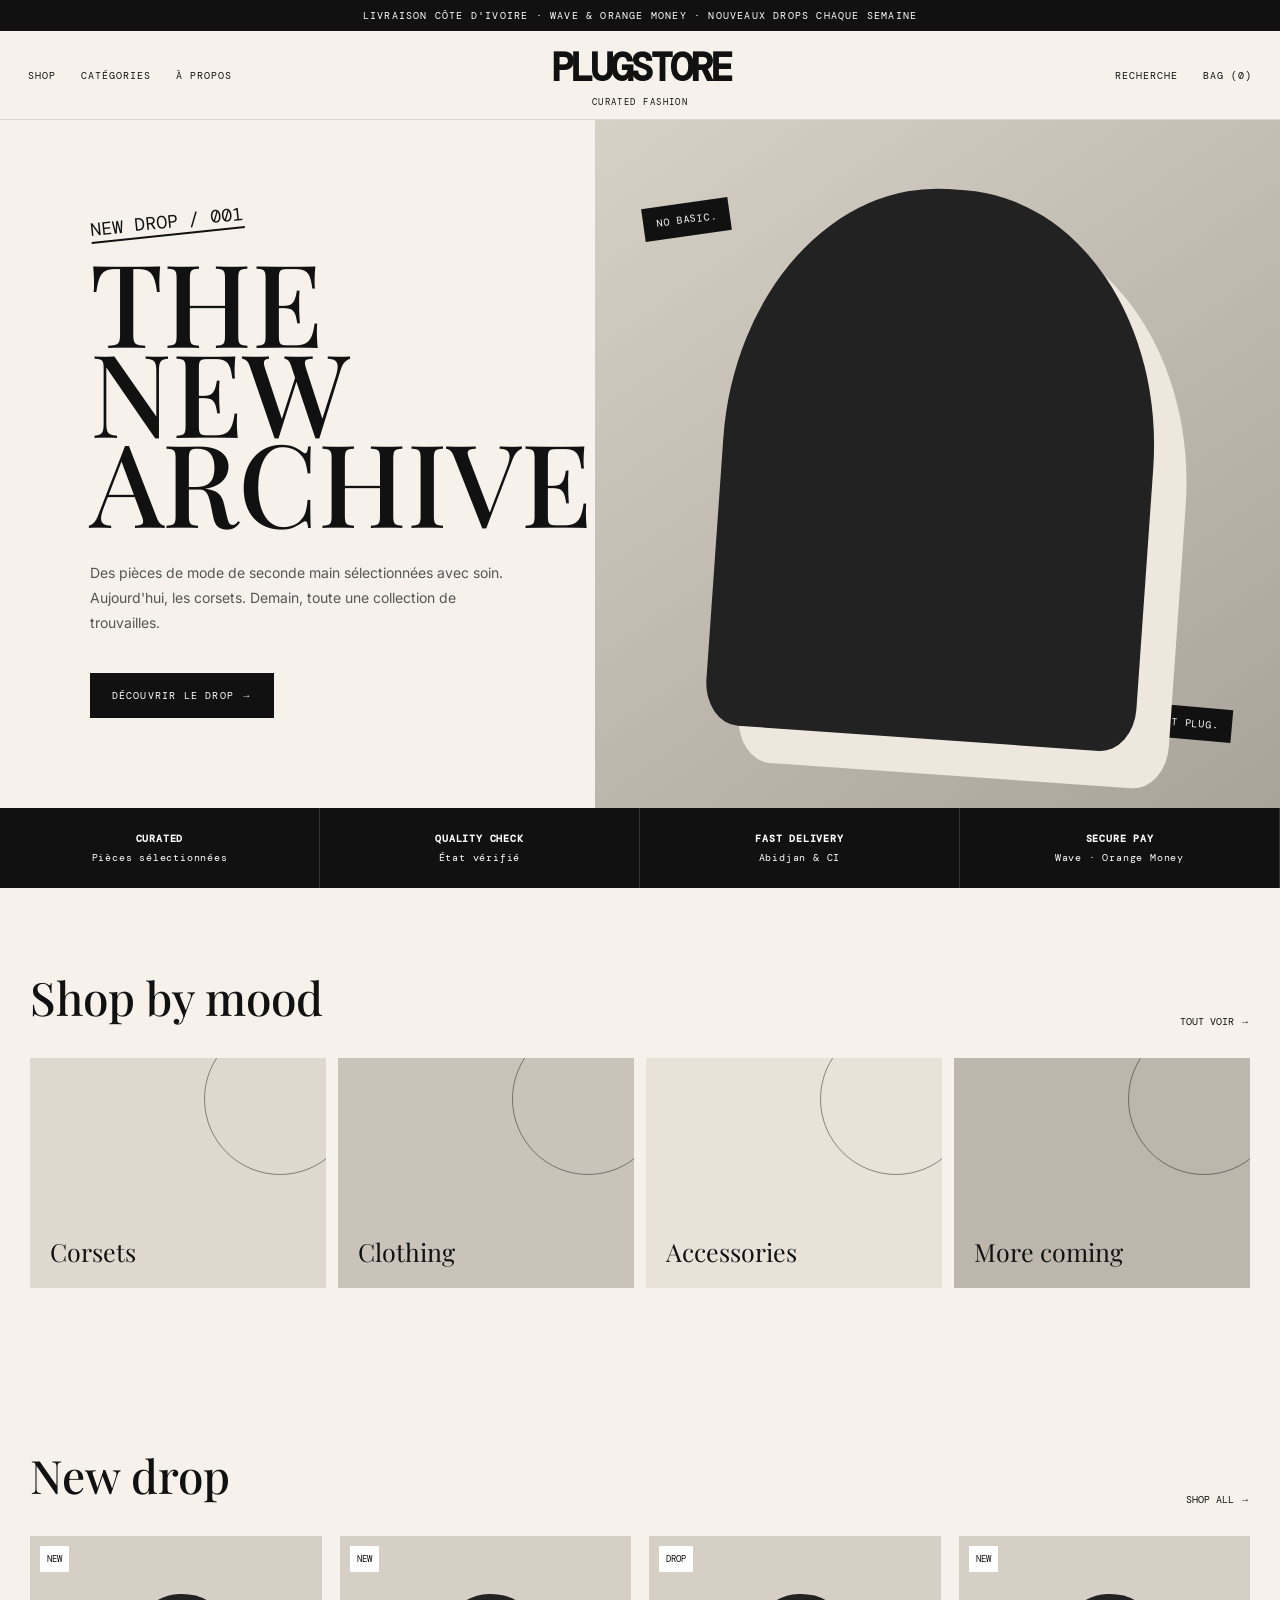
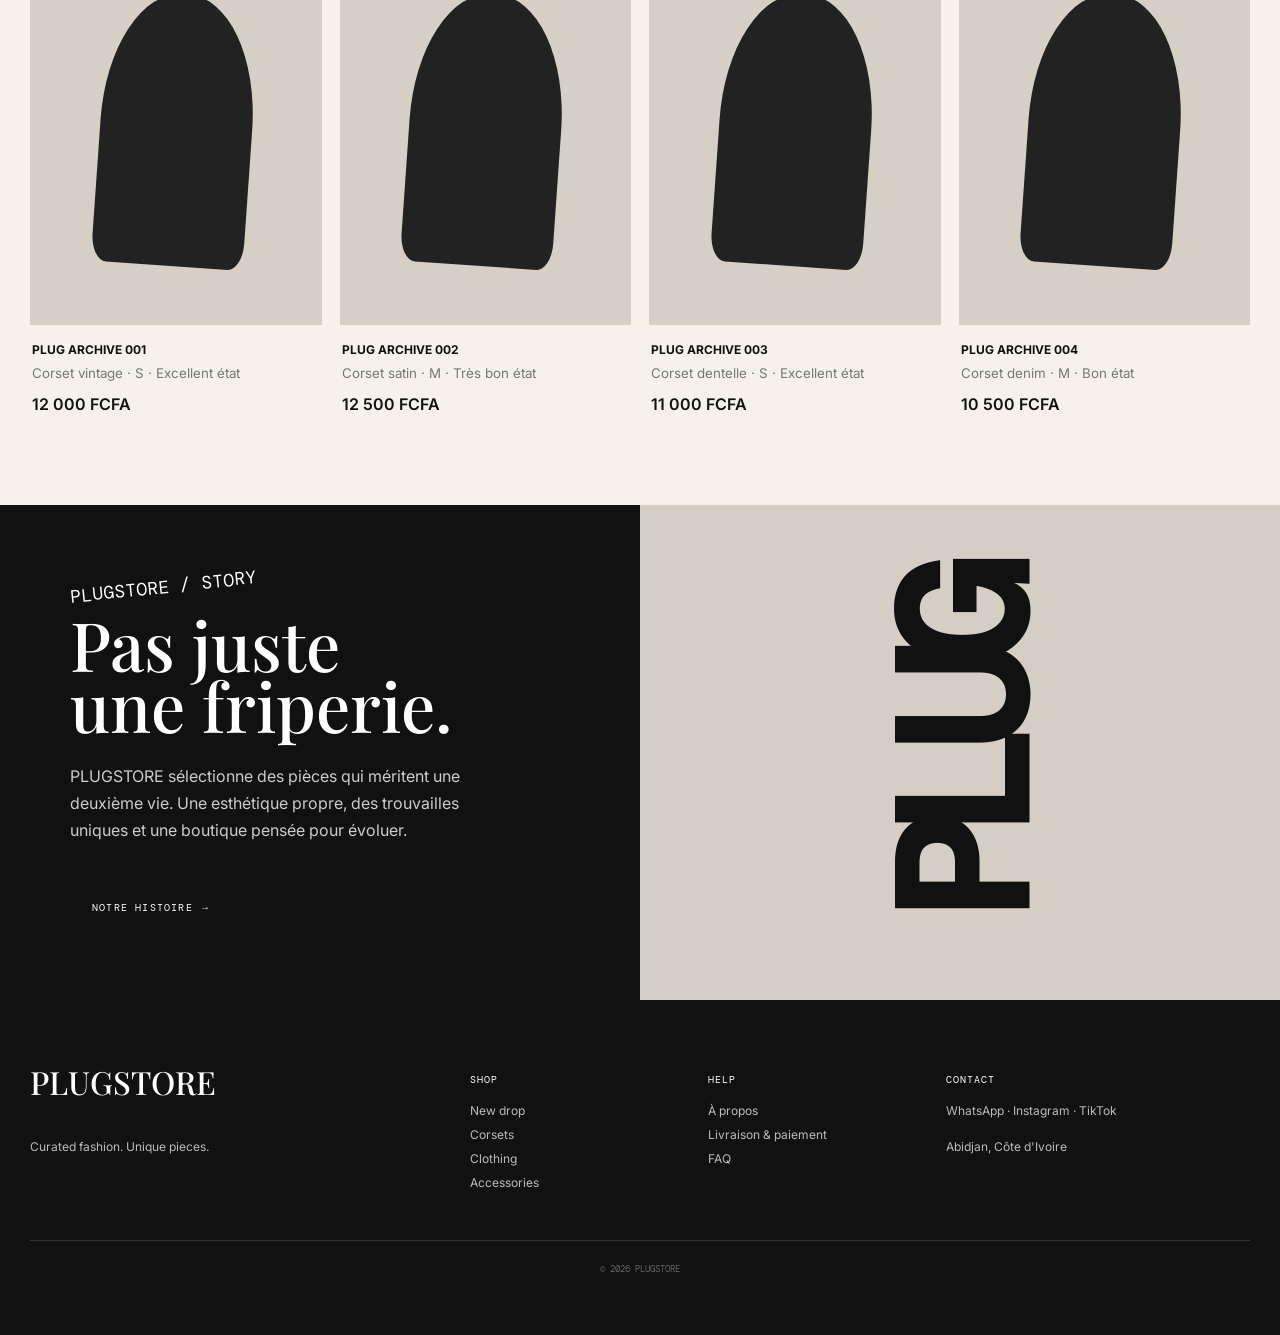
==== index.html @ e4a8da22 "Add files via upload" ====
<!doctype html><html lang="fr"><head><meta charset="utf-8"><meta name="viewport" content="width=device-width,initial-scale=1"><title>PLUGSTORE — Curated Fashion</title><link rel="stylesheet" href="style.css"></head><body>
<div class="top">Livraison Côte d'Ivoire · Wave & Orange Money · Nouveaux drops chaque semaine</div>
<header><div class="nav"><div class="hamb">☰</div><div class="links"><a href="shop.html">Shop</a><a href="#categories">Catégories</a><a href="about.html">À propos</a></div><a href="index.html"><div class="logo">PLUGSTORE</div><div class="micro">CURATED FASHION</div></a><div class="links right"><a href="shop.html">Recherche</a><a href="checkout.html">Bag (0)</a></div></div></header>
<main>
<section class="hero"><div class="heroText"><span class="scribble">NEW DROP / 001</span><h1>THE<br>NEW<br>ARCHIVE</h1><p>Des pièces de mode de seconde main sélectionnées avec soin. Aujourd'hui, les corsets. Demain, toute une collection de trouvailles.</p><a class="btn" href="shop.html">Découvrir le drop →</a></div><div class="heroImage"><span class="sticker s1">NO BASIC.</span><span class="sticker s2">JUST PLUG.</span><div class="shape"></div></div></section>
<div class="strip"><div><b>CURATED</b>Pièces sélectionnées</div><div><b>QUALITY CHECK</b>État vérifié</div><div><b>FAST DELIVERY</b>Abidjan & CI</div><div><b>SECURE PAY</b>Wave · Orange Money</div></div>
<section id="categories" class="wrap"><div class="head"><h2>Shop by mood</h2><a href="shop.html">Tout voir →</a></div><div class="categories"><a class="cat" href="shop.html"><span>Corsets</span></a><a class="cat" href="shop.html"><span>Clothing</span></a><a class="cat" href="shop.html"><span>Accessories</span></a><a class="cat" href="shop.html"><span>More coming</span></a></div></section>
<section class="wrap"><div class="head"><h2>New drop</h2><a href="shop.html">Shop all →</a></div><div class="products">
<a class="card" href="product.html"><span class="tag">NEW</span><div class="photo"></div><div class="info"><b>PLUG ARCHIVE 001</b><small>Corset vintage · S · Excellent état</small><div class="price">12 000 FCFA</div></div></a>
<a class="card" href="product.html"><span class="tag">NEW</span><div class="photo"></div><div class="info"><b>PLUG ARCHIVE 002</b><small>Corset satin · M · Très bon état</small><div class="price">12 500 FCFA</div></div></a>
<a class="card" href="product.html"><span class="tag">DROP</span><div class="photo"></div><div class="info"><b>PLUG ARCHIVE 003</b><small>Corset dentelle · S · Excellent état</small><div class="price">11 000 FCFA</div></div></a>
<a class="card" href="product.html"><span class="tag">NEW</span><div class="photo"></div><div class="info"><b>PLUG ARCHIVE 004</b><small>Corset denim · M · Bon état</small><div class="price">10 500 FCFA</div></div></a>
</div></section>
<section class="editorial"><div class="editorialText"><span class="scribble">PLUGSTORE / STORY</span><h2>Pas juste<br>une friperie.</h2><p>PLUGSTORE sélectionne des pièces qui méritent une deuxième vie. Une esthétique propre, des trouvailles uniques et une boutique pensée pour évoluer.</p><a class="btn" href="about.html">Notre histoire →</a></div><div class="editorialArt"></div></section>
</main><footer><div class="foot"><div><h3>PLUGSTORE</h3><p>Curated fashion. Unique pieces.</p></div><div><h4>SHOP</h4><a href="shop.html">New drop</a><a href="shop.html">Corsets</a><a href="shop.html">Clothing</a><a href="shop.html">Accessories</a></div><div><h4>HELP</h4><a href="about.html">À propos</a><a href="checkout.html">Livraison & paiement</a><a href="#">FAQ</a></div><div><h4>CONTACT</h4><p>WhatsApp · Instagram · TikTok</p><p>Abidjan, Côte d'Ivoire</p></div></div><div class="copy">© 2026 PLUGSTORE</div></footer></body></html>
---- style.css ----
@import url('https://fonts.googleapis.com/css2?family=DM+Mono:wght@400;500&family=Playfair+Display:wght@500;600&family=Inter:wght@400;500;600&display=swap');
:root{--cream:#f6f2eb;--paper:#fbf9f5;--ink:#111;--muted:#777;--line:#ddd6cc}
*{box-sizing:border-box}html{scroll-behavior:smooth}body{margin:0;background:var(--cream);color:var(--ink);font-family:Inter,Arial,sans-serif}
a{text-decoration:none;color:inherit}button,input,select{font:inherit}
.top{background:#111;color:#fff;text-align:center;padding:9px;font:10px "DM Mono";letter-spacing:.12em;text-transform:uppercase}
header{position:sticky;top:0;z-index:20;background:#f6f2ebee;backdrop-filter:blur(12px);border-bottom:1px solid var(--line)}
.nav{height:88px;max-width:1440px;margin:auto;padding:0 28px;display:grid;grid-template-columns:1fr auto 1fr;align-items:center}.logo{font:600 39px "DM Mono";letter-spacing:-.08em}.micro{font:9px "DM Mono";letter-spacing:.16em;text-align:center;margin-top:3px}
.links{display:flex;gap:25px;font:10px "DM Mono";text-transform:uppercase;letter-spacing:.1em}.links.right{justify-content:flex-end}.hamb{display:none}
.hero{min-height:650px;display:grid;grid-template-columns:1fr 1.15fr;max-width:1440px;margin:auto}.heroText{padding:90px 7vw;display:flex;flex-direction:column;justify-content:center;position:relative;overflow:hidden}.scribble{font:18px "DM Mono";transform:rotate(-6deg);display:inline-block;border-bottom:2px solid #111;width:max-content}.hero h1{font:500 clamp(68px,9vw,140px) "Playfair Display";line-height:.78;margin:20px 0}.hero p{max-width:450px;line-height:1.8;color:#555;font-size:14px}.btn{display:inline-flex;width:max-content;margin-top:24px;padding:15px 21px;border:1px solid #111;background:#111;color:#fff;font:10px "DM Mono";letter-spacing:.12em;text-transform:uppercase;transition:.25s}.btn:hover{background:#fff;color:#111}.heroImage{background:linear-gradient(145deg,#d7d0c5,#aaa39a);min-height:650px;display:flex;align-items:center;justify-content:center;position:relative;overflow:hidden}.heroImage .shape{width:63%;height:80%;background:#222;border-radius:48% 48% 8% 8%;transform:rotate(4deg);box-shadow:35px 35px 0 #eee7dd}.sticker{position:absolute;background:#111;color:#fff;padding:10px 13px;font:10px "DM Mono";letter-spacing:.08em}.s1{top:12%;left:7%;transform:rotate(-8deg)}.s2{bottom:10%;right:7%;transform:rotate(5deg)}
.strip{display:grid;grid-template-columns:repeat(4,1fr);background:#111;color:#fff}.strip div{padding:24px;text-align:center;border-right:1px solid #333;font:10px "DM Mono";letter-spacing:.08em}.strip b{display:block;margin-bottom:6px}
.wrap{max-width:1440px;margin:auto;padding:78px 30px}.head{display:flex;align-items:end;justify-content:space-between;margin-bottom:30px}.head h2{font:500 46px "Playfair Display";margin:0}.head a{font:10px "DM Mono";text-transform:uppercase}
.categories{display:grid;grid-template-columns:repeat(4,1fr);gap:12px}.cat{min-height:230px;background:#ded8ce;padding:20px;display:flex;align-items:end;position:relative;overflow:hidden}.cat:nth-child(2){background:#c9c3ba}.cat:nth-child(3){background:#e8e2d8}.cat:nth-child(4){background:#bdb6ad}.cat span{font:25px "Playfair Display";position:relative;z-index:1}.cat:after{content:"";position:absolute;width:150px;height:150px;border:1px solid #111;border-radius:50%;right:-30px;top:-35px;opacity:.45}
.products{display:grid;grid-template-columns:repeat(4,1fr);gap:18px}.card{position:relative}.photo{aspect-ratio:3/4;background:#d5cfc6;overflow:hidden;display:flex;align-items:center;justify-content:center}.photo:after{content:"";width:52%;height:70%;background:#222;border-radius:48% 48% 10% 10%;transform:rotate(4deg)}.tag{position:absolute;left:10px;top:10px;background:#fff;padding:7px;font:9px "DM Mono";z-index:2}.info{padding:13px 2px}.info b{font-size:12px}.info small{display:block;color:#777;margin-top:6px;line-height:1.5}.price{margin-top:10px;font-weight:600}
.editorial{max-width:1440px;margin:auto;background:#111;color:#fff;min-height:470px;display:grid;grid-template-columns:1fr 1fr}.editorialText{padding:70px;display:flex;flex-direction:column;justify-content:center}.editorial h2{font:500 68px "Playfair Display";line-height:.9;margin:12px 0}.editorial p{color:#ccc;line-height:1.7;max-width:430px}.editorialArt{background:#d4cec4;position:relative}.editorialArt:before{content:"PLUG";position:absolute;font:600 180px "DM Mono";letter-spacing:-.13em;top:50%;left:50%;transform:translate(-50%,-50%) rotate(-90deg);color:#111}
.checkout{max-width:1100px;margin:auto;padding:60px 25px}.steps{display:flex;gap:8px;font:10px "DM Mono";margin-bottom:30px}.steps span{border:1px solid var(--line);padding:9px 12px}.steps .active{background:#111;color:#fff}.box{background:var(--paper);border:1px solid var(--line);padding:28px;margin-bottom:18px}.box h3{font:25px "Playfair Display";margin-top:0}.grid2{display:grid;grid-template-columns:1fr 1fr;gap:14px}label{font:10px "DM Mono";display:block;margin-bottom:7px}input,select{width:100%;border:1px solid var(--line);background:#fff;padding:13px}.pay{display:grid;grid-template-columns:1fr 1fr;gap:12px}.pay label{border:1px solid var(--line);padding:18px;background:#fff;font:12px Inter}.pay input{width:auto}.pay strong{display:block;margin-bottom:6px}.pay small{color:#777}.total{display:flex;justify-content:space-between;font-weight:600;border-top:1px solid var(--line);padding-top:18px;margin-top:18px}
.about{max-width:900px;margin:auto;text-align:center;padding:90px 25px}.about h1{font:500 72px "Playfair Display";margin:0}.about p{line-height:1.9;color:#555}
footer{background:#111;color:#fff;padding:60px 30px}.foot{max-width:1400px;margin:auto;display:grid;grid-template-columns:2fr 1fr 1fr 1.5fr;gap:35px}.foot h3{font:500 32px "Playfair Display";margin-top:0}.foot h4{font:10px "DM Mono";letter-spacing:.1em}.foot a,.foot p{color:#bbb;font-size:12px;line-height:2;display:block}.copy{text-align:center;color:#666;font:9px "DM Mono";border-top:1px solid #333;padding-top:22px;margin-top:45px}
.dash{max-width:1400px;margin:auto;padding:45px 25px}.dashGrid{display:grid;grid-template-columns:repeat(4,1fr);gap:12px}.metric{background:#fff;border:1px solid var(--line);padding:20px}.metric small{font:9px "DM Mono";color:#777}.metric b{display:block;font:30px "Playfair Display";margin-top:8px}.table{margin-top:20px;background:#fff;border:1px solid var(--line);overflow:auto}.table table{width:100%;border-collapse:collapse;min-width:700px}.table th,.table td{padding:15px;border-bottom:1px solid var(--line);text-align:left;font-size:12px}.table th{font:9px "DM Mono";text-transform:uppercase}
@media(max-width:800px){.nav{height:72px;display:flex;justify-content:space-between}.links{display:none}.hamb{display:block;font-size:22px}.hero{grid-template-columns:1fr}.heroText{padding:65px 25px}.heroImage{min-height:430px}.strip{grid-template-columns:2fr 2fr}.categories,.products{grid-template-columns:repeat(2,1fr)}.editorial{grid-template-columns:1fr}.editorialArt{min-height:330px}.grid2,.pay{grid-template-columns:1fr}.foot{grid-template-columns:1fr 1fr}.head h2{font-size:36px}.hero h1{font-size:78px}}
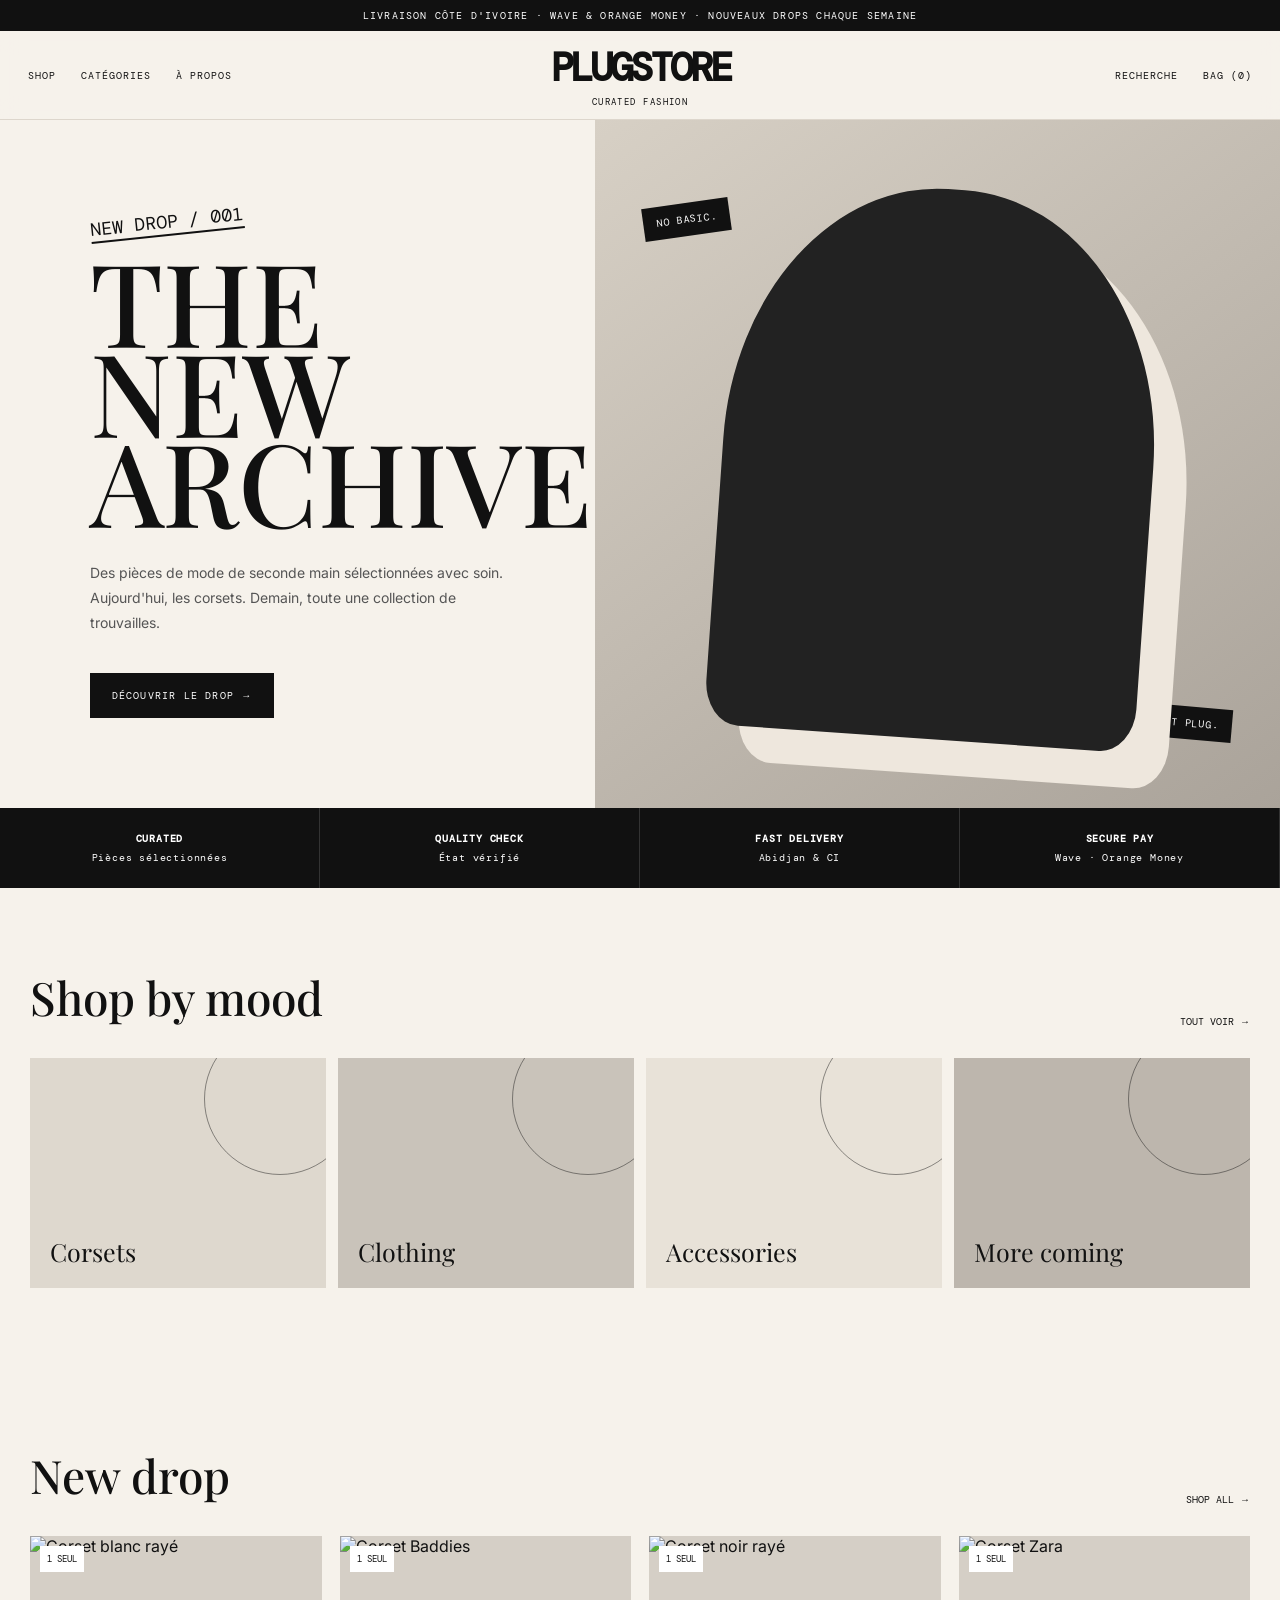
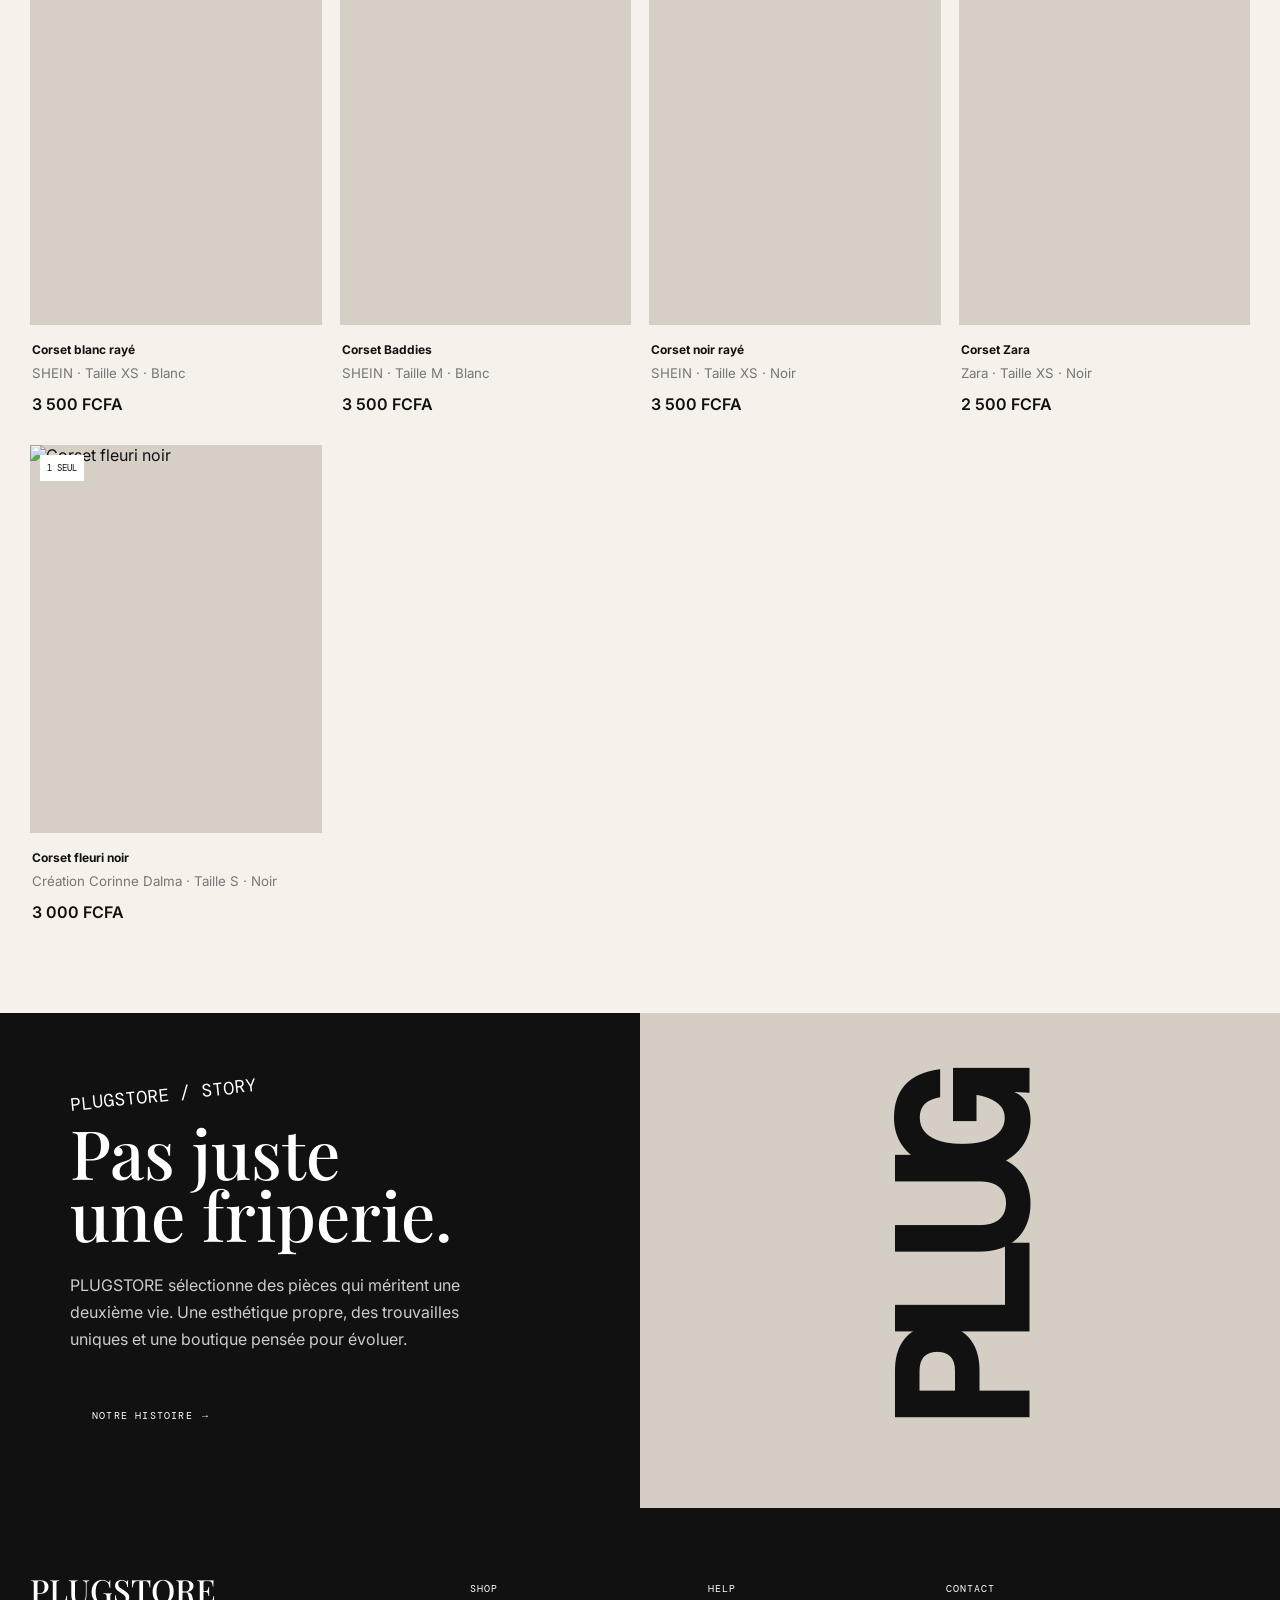
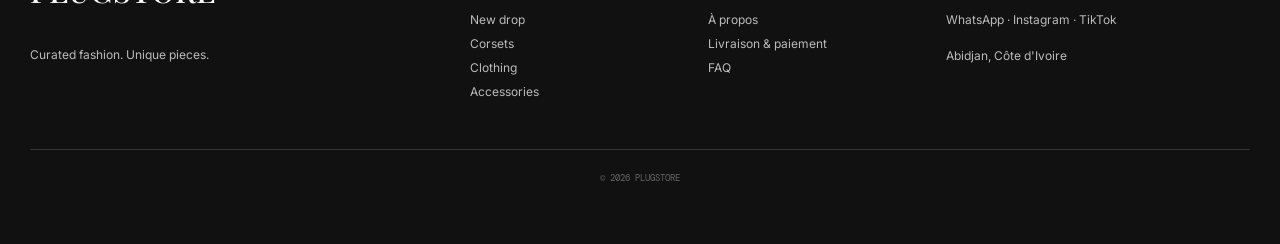
==== commit cfd38222: "Add files via upload" ====
--- a/index.html
+++ b/index.html
@@ -5,11 +5,6 @@
 <section class="hero"><div class="heroText"><span class="scribble">NEW DROP / 001</span><h1>THE<br>NEW<br>ARCHIVE</h1><p>Des pièces de mode de seconde main sélectionnées avec soin. Aujourd'hui, les corsets. Demain, toute une collection de trouvailles.</p><a class="btn" href="shop.html">Découvrir le drop →</a></div><div class="heroImage"><span class="sticker s1">NO BASIC.</span><span class="sticker s2">JUST PLUG.</span><div class="shape"></div></div></section>
 <div class="strip"><div><b>CURATED</b>Pièces sélectionnées</div><div><b>QUALITY CHECK</b>État vérifié</div><div><b>FAST DELIVERY</b>Abidjan & CI</div><div><b>SECURE PAY</b>Wave · Orange Money</div></div>
 <section id="categories" class="wrap"><div class="head"><h2>Shop by mood</h2><a href="shop.html">Tout voir →</a></div><div class="categories"><a class="cat" href="shop.html"><span>Corsets</span></a><a class="cat" href="shop.html"><span>Clothing</span></a><a class="cat" href="shop.html"><span>Accessories</span></a><a class="cat" href="shop.html"><span>More coming</span></a></div></section>
-<section class="wrap"><div class="head"><h2>New drop</h2><a href="shop.html">Shop all →</a></div><div class="products">
-<a class="card" href="product.html"><span class="tag">NEW</span><div class="photo"></div><div class="info"><b>PLUG ARCHIVE 001</b><small>Corset vintage · S · Excellent état</small><div class="price">12 000 FCFA</div></div></a>
-<a class="card" href="product.html"><span class="tag">NEW</span><div class="photo"></div><div class="info"><b>PLUG ARCHIVE 002</b><small>Corset satin · M · Très bon état</small><div class="price">12 500 FCFA</div></div></a>
-<a class="card" href="product.html"><span class="tag">DROP</span><div class="photo"></div><div class="info"><b>PLUG ARCHIVE 003</b><small>Corset dentelle · S · Excellent état</small><div class="price">11 000 FCFA</div></div></a>
-<a class="card" href="product.html"><span class="tag">NEW</span><div class="photo"></div><div class="info"><b>PLUG ARCHIVE 004</b><small>Corset denim · M · Bon état</small><div class="price">10 500 FCFA</div></div></a>
-</div></section>
+<section class="wrap"><div class="head"><h2>New drop</h2><a href="shop.html">Shop all →</a></div><div class="products"><a class="card" href="product-1.html"><span class="tag">1 SEUL</span><div class="photo"><img src="assets/product-1-1.jpeg" alt="Corset blanc rayé"></div><div class="info"><b>Corset blanc rayé</b><small>SHEIN · Taille XS · Blanc</small><div class="price">3 500 FCFA</div></div></a><a class="card" href="product-2.html"><span class="tag">1 SEUL</span><div class="photo"><img src="assets/product-2-1.jpeg" alt="Corset Baddies"></div><div class="info"><b>Corset Baddies</b><small>SHEIN · Taille M · Blanc</small><div class="price">3 500 FCFA</div></div></a><a class="card" href="product-3.html"><span class="tag">1 SEUL</span><div class="photo"><img src="assets/product-3-1.jpeg" alt="Corset noir rayé"></div><div class="info"><b>Corset noir rayé</b><small>SHEIN · Taille XS · Noir</small><div class="price">3 500 FCFA</div></div></a><a class="card" href="product-4.html"><span class="tag">1 SEUL</span><div class="photo"><img src="assets/product-4-1.png" alt="Corset Zara"></div><div class="info"><b>Corset Zara</b><small>Zara · Taille XS · Noir</small><div class="price">2 500 FCFA</div></div></a><a class="card" href="product-5.html"><span class="tag">1 SEUL</span><div class="photo"><img src="assets/product-5-1.jpeg" alt="Corset fleuri noir"></div><div class="info"><b>Corset fleuri noir</b><small>Création Corinne Dalma · Taille S · Noir</small><div class="price">3 000 FCFA</div></div></a></div></section>
 <section class="editorial"><div class="editorialText"><span class="scribble">PLUGSTORE / STORY</span><h2>Pas juste<br>une friperie.</h2><p>PLUGSTORE sélectionne des pièces qui méritent une deuxième vie. Une esthétique propre, des trouvailles uniques et une boutique pensée pour évoluer.</p><a class="btn" href="about.html">Notre histoire →</a></div><div class="editorialArt"></div></section>
 </main><footer><div class="foot"><div><h3>PLUGSTORE</h3><p>Curated fashion. Unique pieces.</p></div><div><h4>SHOP</h4><a href="shop.html">New drop</a><a href="shop.html">Corsets</a><a href="shop.html">Clothing</a><a href="shop.html">Accessories</a></div><div><h4>HELP</h4><a href="about.html">À propos</a><a href="checkout.html">Livraison & paiement</a><a href="#">FAQ</a></div><div><h4>CONTACT</h4><p>WhatsApp · Instagram · TikTok</p><p>Abidjan, Côte d'Ivoire</p></div></div><div class="copy">© 2026 PLUGSTORE</div></footer></body></html>
--- a/style.css
+++ b/style.css
@@ -18,3 +18,13 @@
 footer{background:#111;color:#fff;padding:60px 30px}.foot{max-width:1400px;margin:auto;display:grid;grid-template-columns:2fr 1fr 1fr 1.5fr;gap:35px}.foot h3{font:500 32px "Playfair Display";margin-top:0}.foot h4{font:10px "DM Mono";letter-spacing:.1em}.foot a,.foot p{color:#bbb;font-size:12px;line-height:2;display:block}.copy{text-align:center;color:#666;font:9px "DM Mono";border-top:1px solid #333;padding-top:22px;margin-top:45px}
 .dash{max-width:1400px;margin:auto;padding:45px 25px}.dashGrid{display:grid;grid-template-columns:repeat(4,1fr);gap:12px}.metric{background:#fff;border:1px solid var(--line);padding:20px}.metric small{font:9px "DM Mono";color:#777}.metric b{display:block;font:30px "Playfair Display";margin-top:8px}.table{margin-top:20px;background:#fff;border:1px solid var(--line);overflow:auto}.table table{width:100%;border-collapse:collapse;min-width:700px}.table th,.table td{padding:15px;border-bottom:1px solid var(--line);text-align:left;font-size:12px}.table th{font:9px "DM Mono";text-transform:uppercase}
 @media(max-width:800px){.nav{height:72px;display:flex;justify-content:space-between}.links{display:none}.hamb{display:block;font-size:22px}.hero{grid-template-columns:1fr}.heroText{padding:65px 25px}.heroImage{min-height:430px}.strip{grid-template-columns:2fr 2fr}.categories,.products{grid-template-columns:repeat(2,1fr)}.editorial{grid-template-columns:1fr}.editorialArt{min-height:330px}.grid2,.pay{grid-template-columns:1fr}.foot{grid-template-columns:1fr 1fr}.head h2{font-size:36px}.hero h1{font-size:78px}}
+
+/* Product photography */
+.photo:after{display:none}
+.photo img{width:100%;height:100%;object-fit:cover;display:block}
+.productGallery{display:grid;grid-template-columns:repeat(3,1fr);gap:12px}
+.productGallery img{width:100%;aspect-ratio:3/4;object-fit:cover;background:#fff;display:block}
+.productMeta{display:grid;grid-template-columns:1fr 1fr;gap:8px;margin:22px 0;font:11px "DM Mono"}
+.productMeta div{border-top:1px solid var(--line);padding:12px 0}
+.stock{font:10px "DM Mono";text-transform:uppercase;letter-spacing:.08em}
+@media(max-width:800px){.productGallery{grid-template-columns:1fr 1fr}.productGallery img:first-child{grid-column:1/-1}}
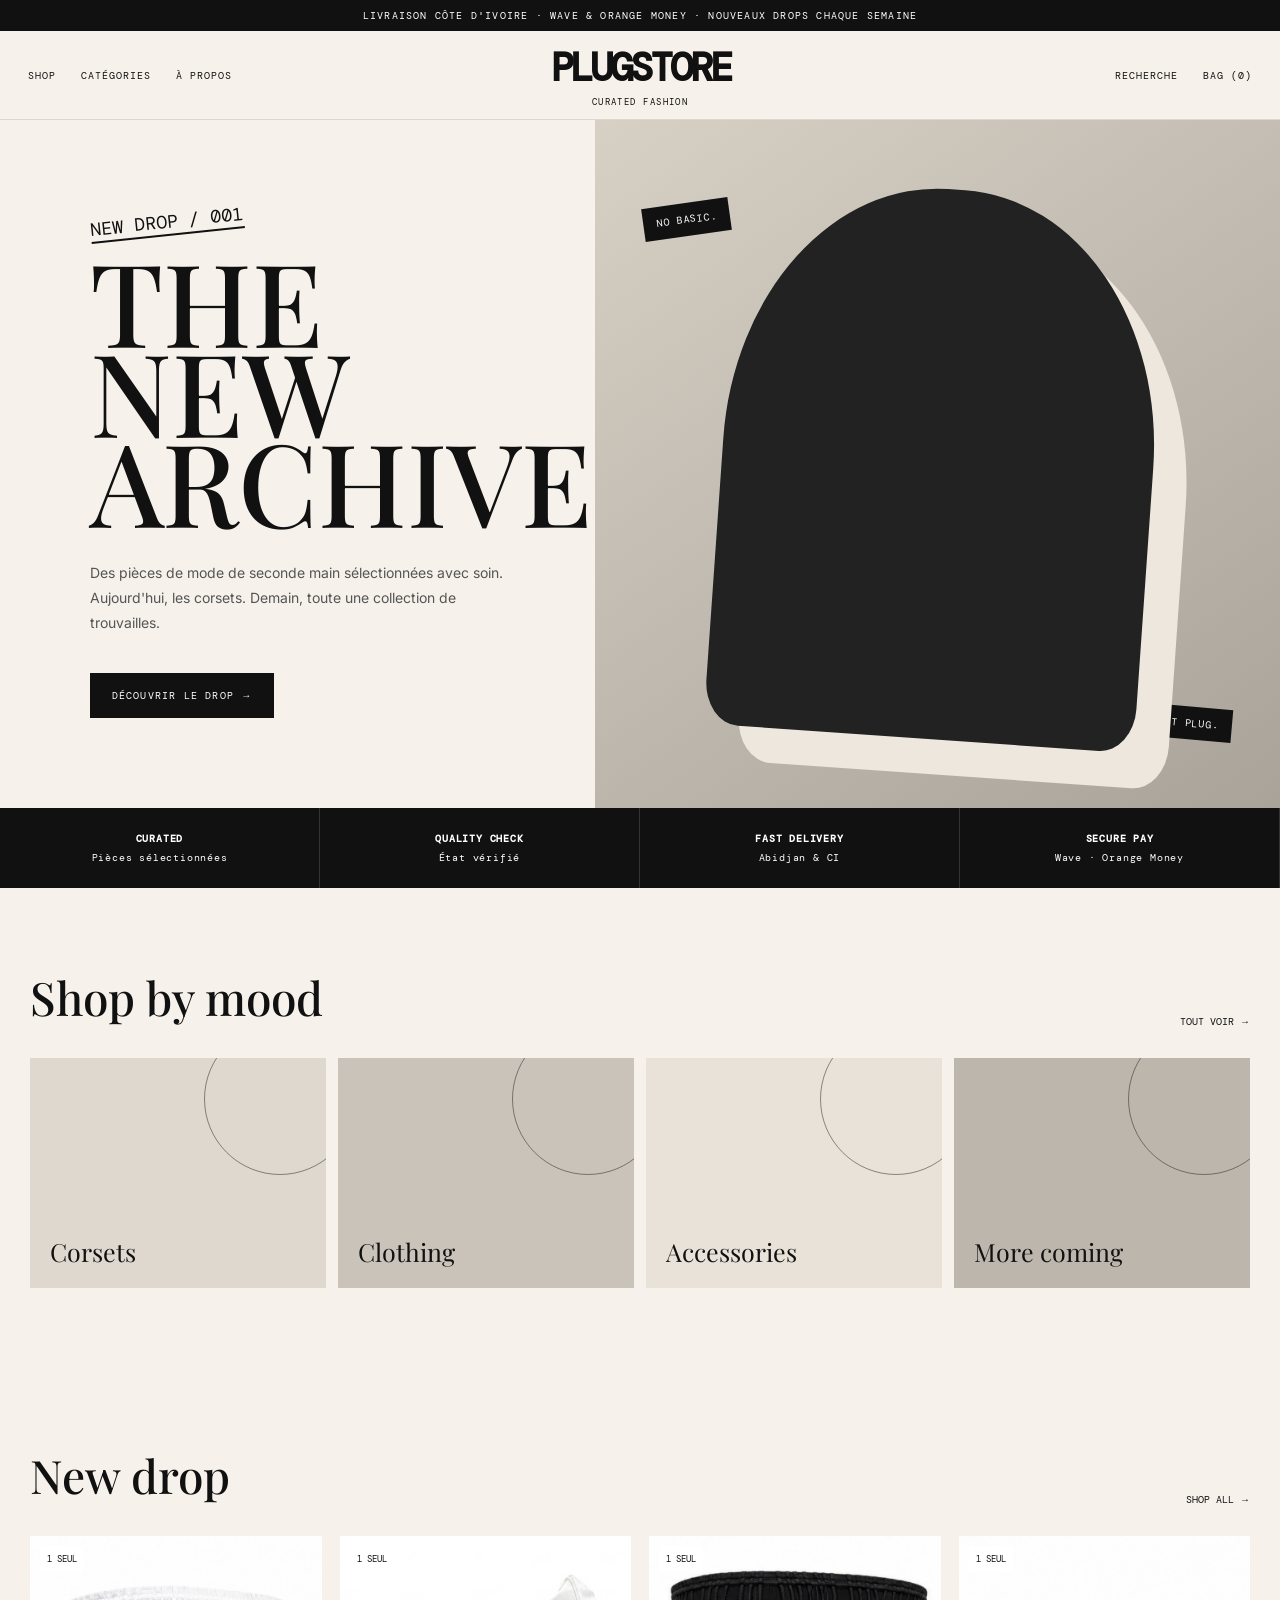
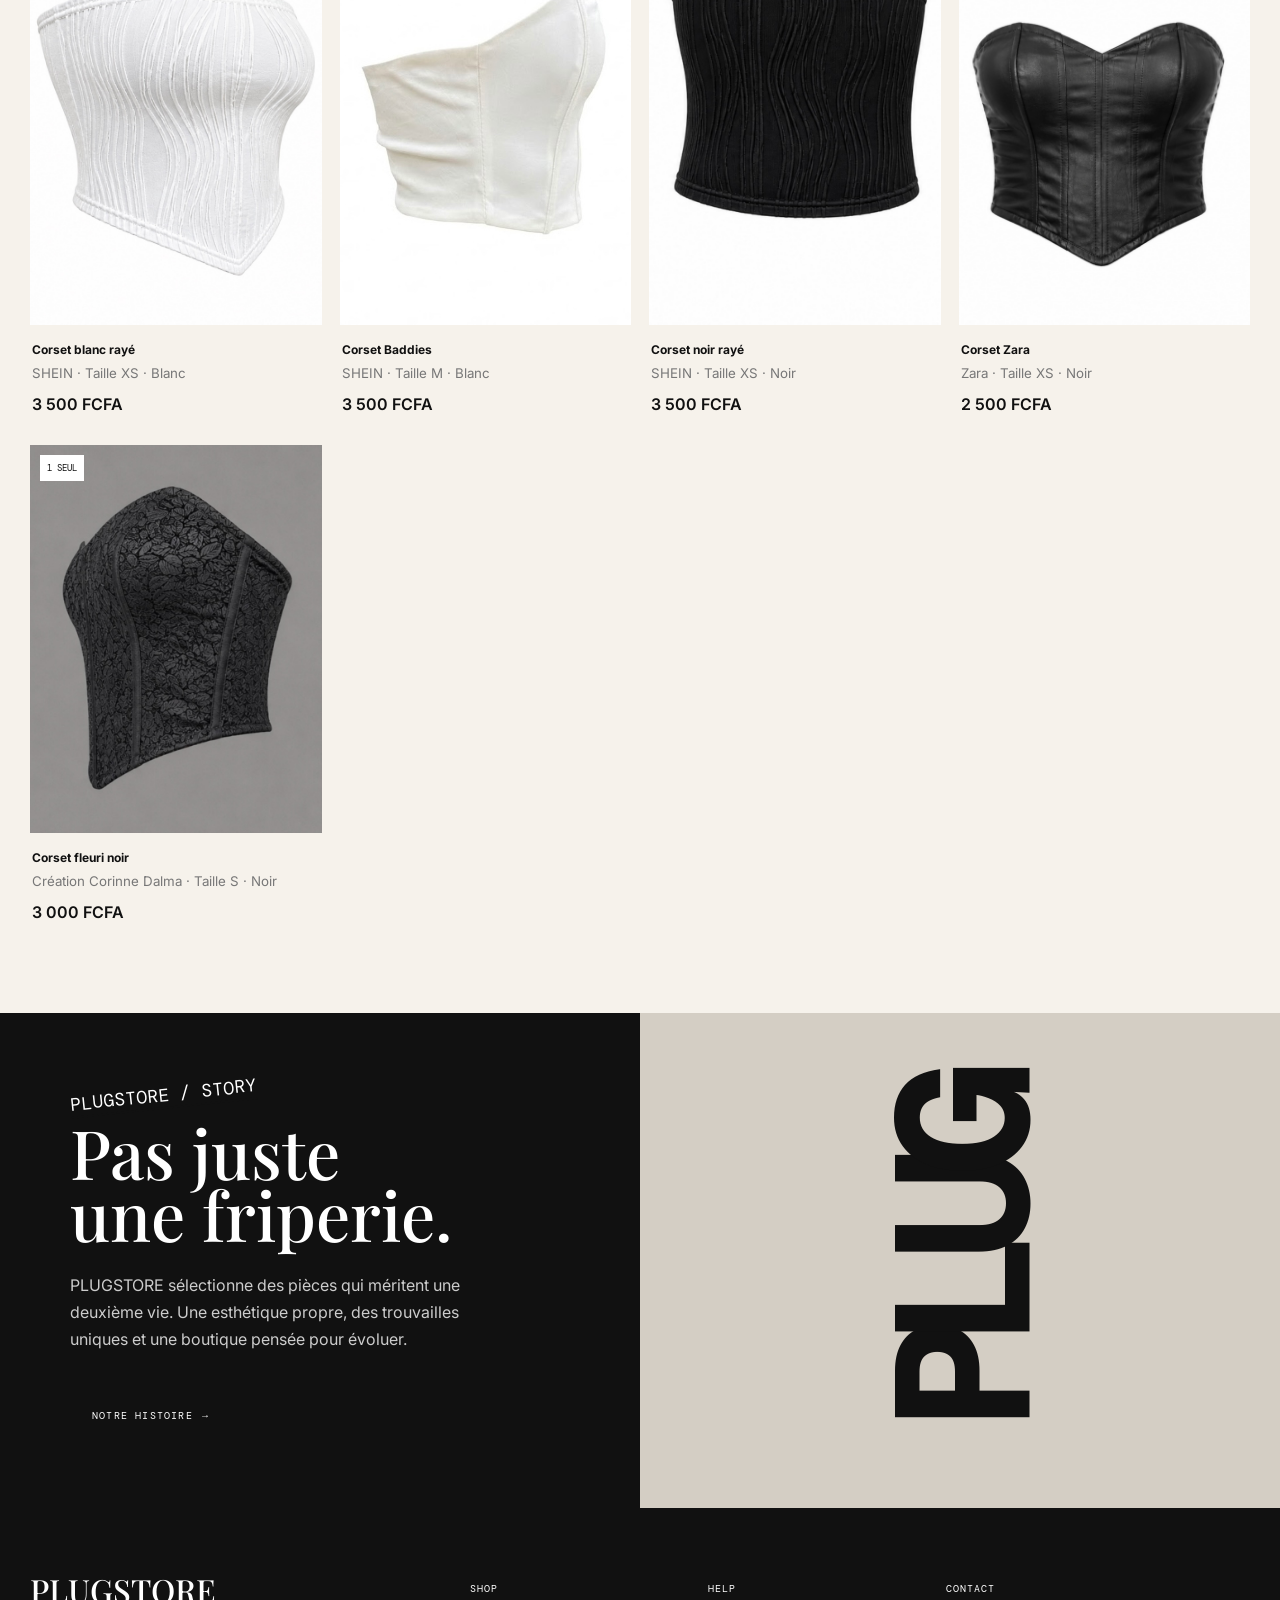
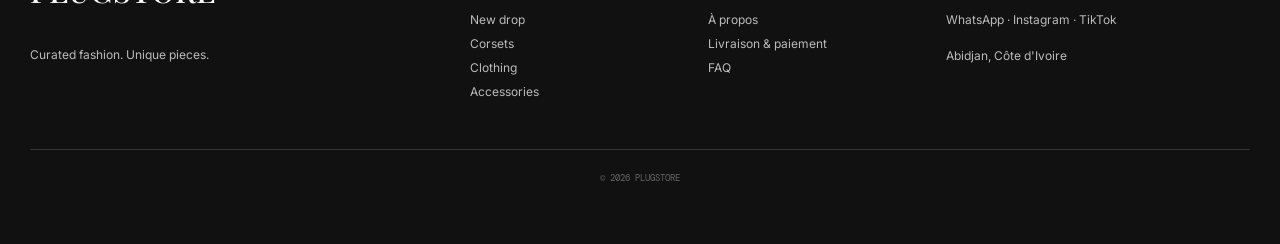
==== commit 96e0b2ad: "Update index.html" ====
--- a/index.html
+++ b/index.html
@@ -5,6 +5,6 @@
 <section class="hero"><div class="heroText"><span class="scribble">NEW DROP / 001</span><h1>THE<br>NEW<br>ARCHIVE</h1><p>Des pièces de mode de seconde main sélectionnées avec soin. Aujourd'hui, les corsets. Demain, toute une collection de trouvailles.</p><a class="btn" href="shop.html">Découvrir le drop →</a></div><div class="heroImage"><span class="sticker s1">NO BASIC.</span><span class="sticker s2">JUST PLUG.</span><div class="shape"></div></div></section>
 <div class="strip"><div><b>CURATED</b>Pièces sélectionnées</div><div><b>QUALITY CHECK</b>État vérifié</div><div><b>FAST DELIVERY</b>Abidjan & CI</div><div><b>SECURE PAY</b>Wave · Orange Money</div></div>
 <section id="categories" class="wrap"><div class="head"><h2>Shop by mood</h2><a href="shop.html">Tout voir →</a></div><div class="categories"><a class="cat" href="shop.html"><span>Corsets</span></a><a class="cat" href="shop.html"><span>Clothing</span></a><a class="cat" href="shop.html"><span>Accessories</span></a><a class="cat" href="shop.html"><span>More coming</span></a></div></section>
-<section class="wrap"><div class="head"><h2>New drop</h2><a href="shop.html">Shop all →</a></div><div class="products"><a class="card" href="product-1.html"><span class="tag">1 SEUL</span><div class="photo"><img src="assets/product-1-1.jpeg" alt="Corset blanc rayé"></div><div class="info"><b>Corset blanc rayé</b><small>SHEIN · Taille XS · Blanc</small><div class="price">3 500 FCFA</div></div></a><a class="card" href="product-2.html"><span class="tag">1 SEUL</span><div class="photo"><img src="assets/product-2-1.jpeg" alt="Corset Baddies"></div><div class="info"><b>Corset Baddies</b><small>SHEIN · Taille M · Blanc</small><div class="price">3 500 FCFA</div></div></a><a class="card" href="product-3.html"><span class="tag">1 SEUL</span><div class="photo"><img src="assets/product-3-1.jpeg" alt="Corset noir rayé"></div><div class="info"><b>Corset noir rayé</b><small>SHEIN · Taille XS · Noir</small><div class="price">3 500 FCFA</div></div></a><a class="card" href="product-4.html"><span class="tag">1 SEUL</span><div class="photo"><img src="assets/product-4-1.png" alt="Corset Zara"></div><div class="info"><b>Corset Zara</b><small>Zara · Taille XS · Noir</small><div class="price">2 500 FCFA</div></div></a><a class="card" href="product-5.html"><span class="tag">1 SEUL</span><div class="photo"><img src="assets/product-5-1.jpeg" alt="Corset fleuri noir"></div><div class="info"><b>Corset fleuri noir</b><small>Création Corinne Dalma · Taille S · Noir</small><div class="price">3 000 FCFA</div></div></a></div></section>
+<section class="wrap"><div class="head"><h2>New drop</h2><a href="shop.html">Shop all →</a></div><div class="products"><a class="card" href="product-1.html"><span class="tag">1 SEUL</span><div class="photo"><img src="product-1-1.jpeg" alt="Corset blanc rayé"></div><div class="info"><b>Corset blanc rayé</b><small>SHEIN · Taille XS · Blanc</small><div class="price">3 500 FCFA</div></div></a><a class="card" href="product-2.html"><span class="tag">1 SEUL</span><div class="photo"><img src="product-2-1.jpeg" alt="Corset Baddies"></div><div class="info"><b>Corset Baddies</b><small>SHEIN · Taille M · Blanc</small><div class="price">3 500 FCFA</div></div></a><a class="card" href="product-3.html"><span class="tag">1 SEUL</span><div class="photo"><img src="product-3-1.jpeg" alt="Corset noir rayé"></div><div class="info"><b>Corset noir rayé</b><small>SHEIN · Taille XS · Noir</small><div class="price">3 500 FCFA</div></div></a><a class="card" href="product-4.html"><span class="tag">1 SEUL</span><div class="photo"><img src="product-4-1.png" alt="Corset Zara"></div><div class="info"><b>Corset Zara</b><small>Zara · Taille XS · Noir</small><div class="price">2 500 FCFA</div></div></a><a class="card" href="product-5.html"><span class="tag">1 SEUL</span><div class="photo"><img src="product-5-1.jpeg" alt="Corset fleuri noir"></div><div class="info"><b>Corset fleuri noir</b><small>Création Corinne Dalma · Taille S · Noir</small><div class="price">3 000 FCFA</div></div></a></div></section>
 <section class="editorial"><div class="editorialText"><span class="scribble">PLUGSTORE / STORY</span><h2>Pas juste<br>une friperie.</h2><p>PLUGSTORE sélectionne des pièces qui méritent une deuxième vie. Une esthétique propre, des trouvailles uniques et une boutique pensée pour évoluer.</p><a class="btn" href="about.html">Notre histoire →</a></div><div class="editorialArt"></div></section>
-</main><footer><div class="foot"><div><h3>PLUGSTORE</h3><p>Curated fashion. Unique pieces.</p></div><div><h4>SHOP</h4><a href="shop.html">New drop</a><a href="shop.html">Corsets</a><a href="shop.html">Clothing</a><a href="shop.html">Accessories</a></div><div><h4>HELP</h4><a href="about.html">À propos</a><a href="checkout.html">Livraison & paiement</a><a href="#">FAQ</a></div><div><h4>CONTACT</h4><p>WhatsApp · Instagram · TikTok</p><p>Abidjan, Côte d'Ivoire</p></div></div><div class="copy">© 2026 PLUGSTORE</div></footer></body></html>+</main><footer><div class="foot"><div><h3>PLUGSTORE</h3><p>Curated fashion. Unique pieces.</p></div><div><h4>SHOP</h4><a href="shop.html">New drop</a><a href="shop.html">Corsets</a><a href="shop.html">Clothing</a><a href="shop.html">Accessories</a></div><div><h4>HELP</h4><a href="about.html">À propos</a><a href="checkout.html">Livraison & paiement</a><a href="#">FAQ</a></div><div><h4>CONTACT</h4><p>WhatsApp · Instagram · TikTok</p><p>Abidjan, Côte d'Ivoire</p></div></div><div class="copy">© 2026 PLUGSTORE</div></footer></body></html>
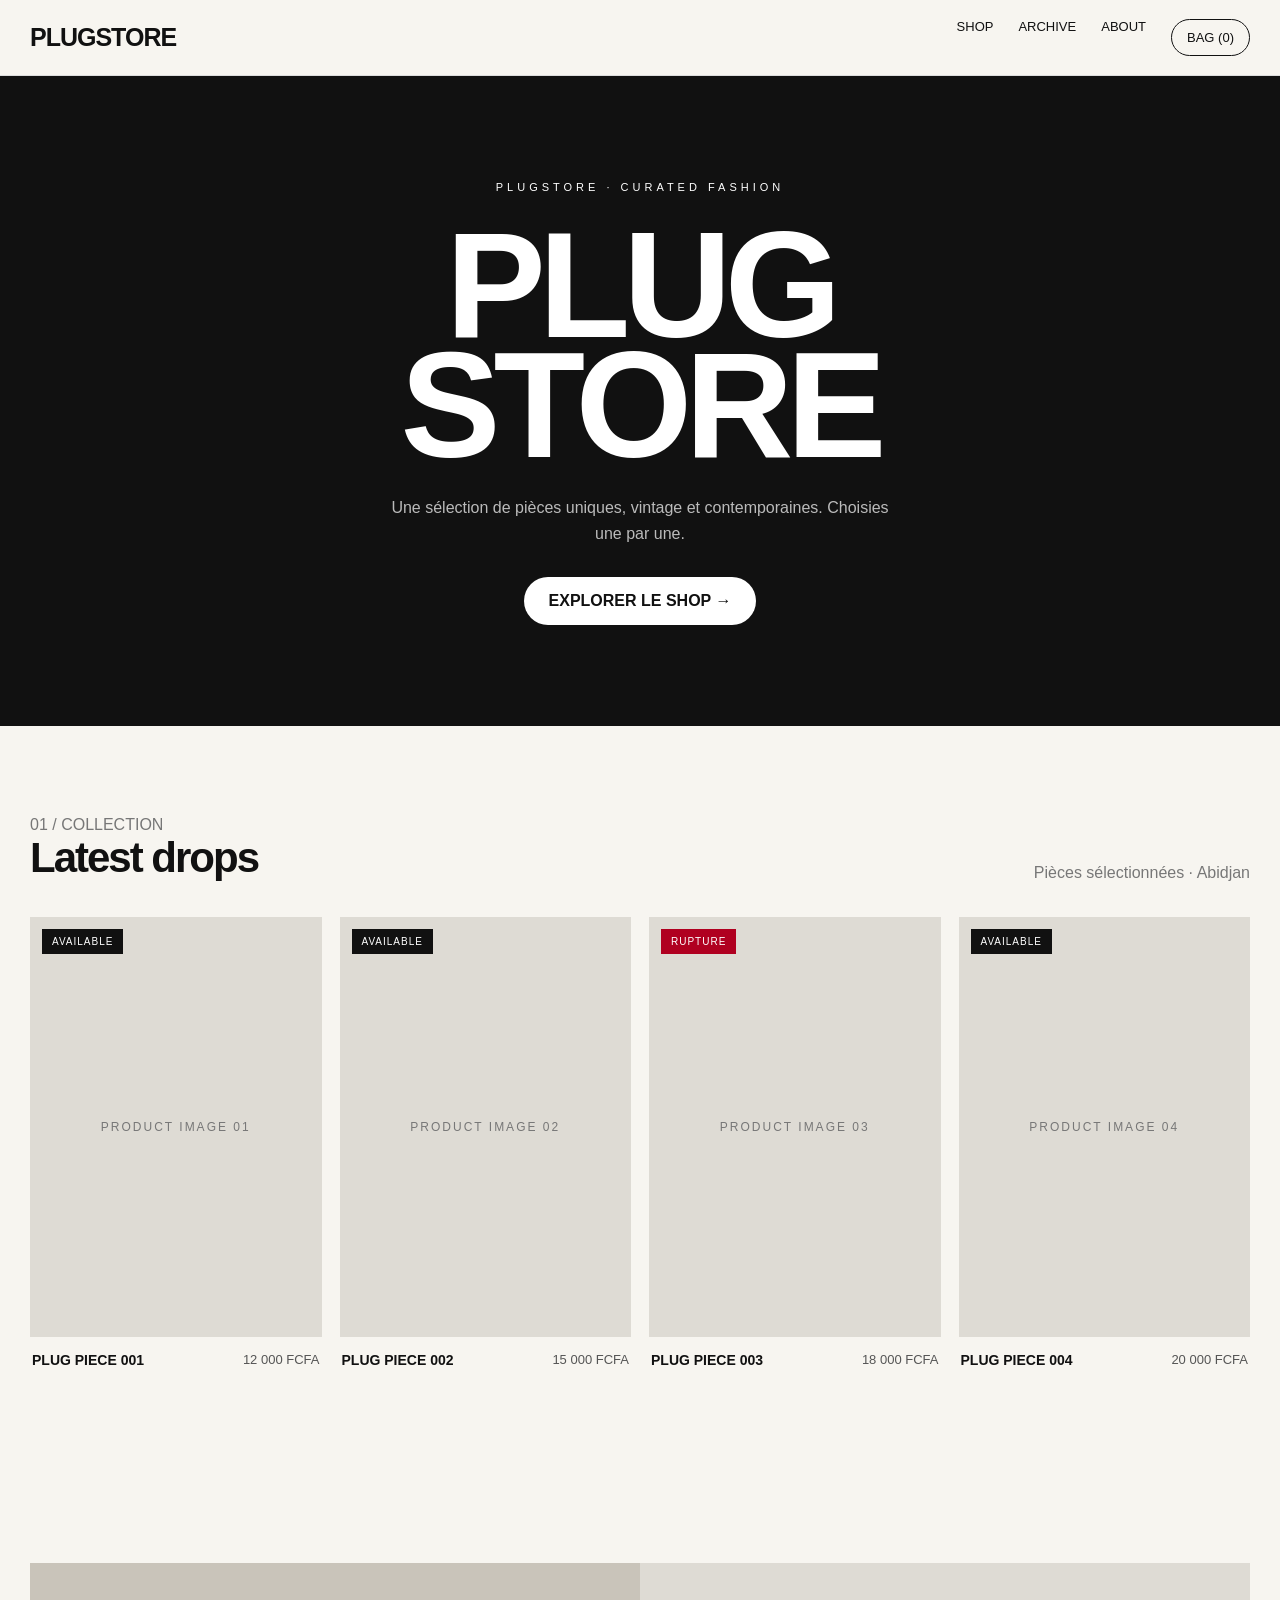
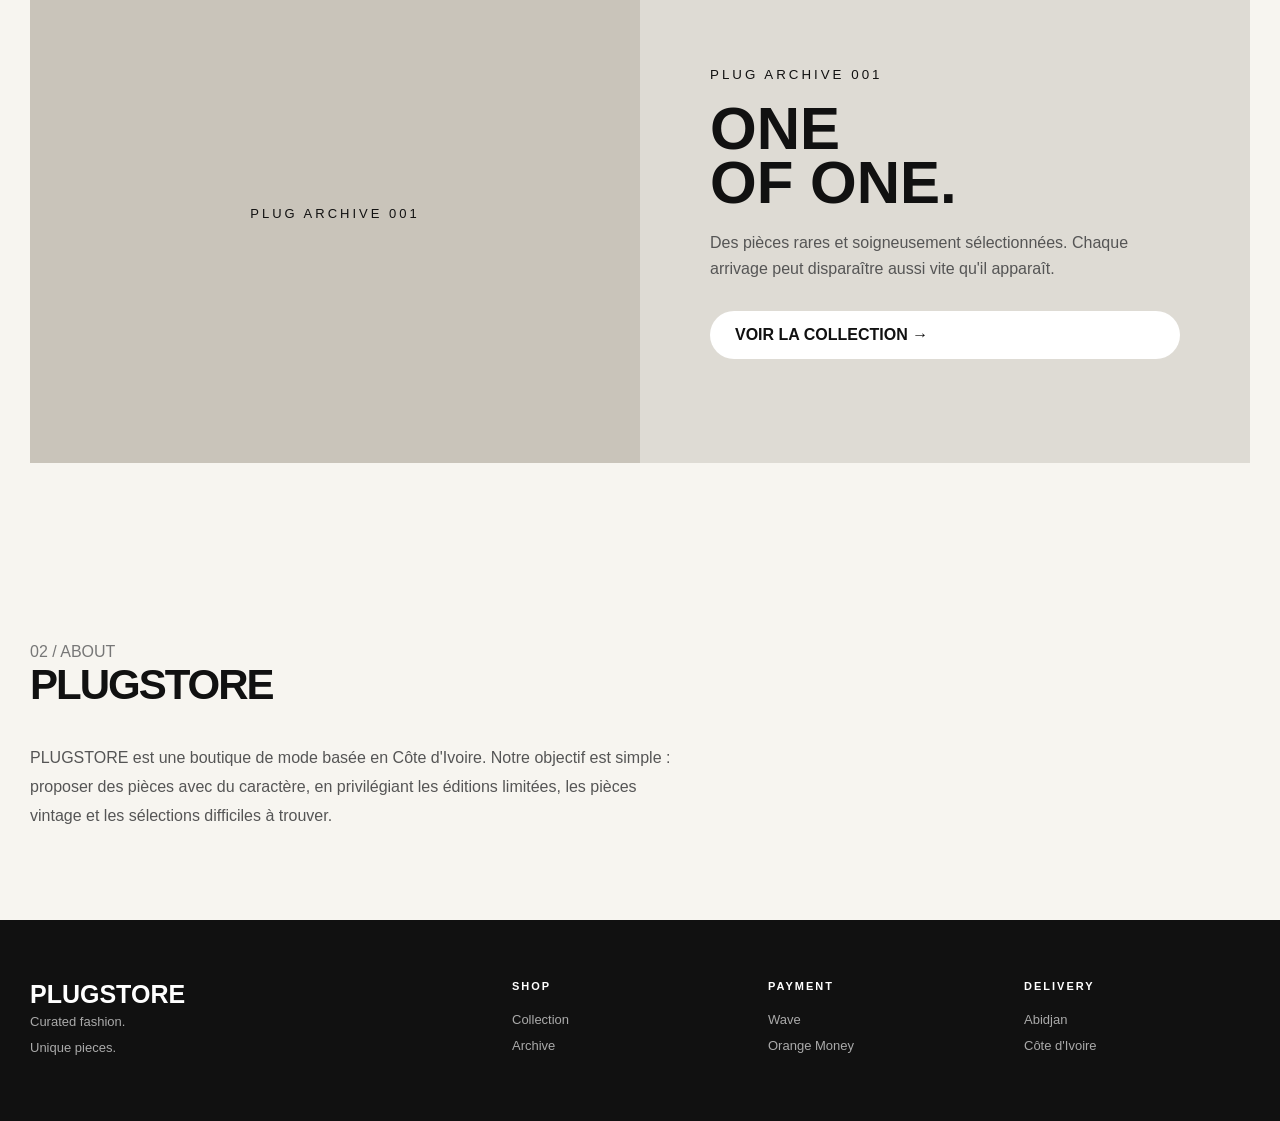
==== commit 4198535e: "NOUVEAU designe plugstore" ====
--- a/index.html
+++ b/index.html
@@ -1,10 +1,582 @@
-<!doctype html><html lang="fr"><head><meta charset="utf-8"><meta name="viewport" content="width=device-width,initial-scale=1"><title>PLUGSTORE — Curated Fashion</title><link rel="stylesheet" href="style.css"></head><body>
-<div class="top">Livraison Côte d'Ivoire · Wave & Orange Money · Nouveaux drops chaque semaine</div>
-<header><div class="nav"><div class="hamb">☰</div><div class="links"><a href="shop.html">Shop</a><a href="#categories">Catégories</a><a href="about.html">À propos</a></div><a href="index.html"><div class="logo">PLUGSTORE</div><div class="micro">CURATED FASHION</div></a><div class="links right"><a href="shop.html">Recherche</a><a href="checkout.html">Bag (0)</a></div></div></header>
-<main>
-<section class="hero"><div class="heroText"><span class="scribble">NEW DROP / 001</span><h1>THE<br>NEW<br>ARCHIVE</h1><p>Des pièces de mode de seconde main sélectionnées avec soin. Aujourd'hui, les corsets. Demain, toute une collection de trouvailles.</p><a class="btn" href="shop.html">Découvrir le drop →</a></div><div class="heroImage"><span class="sticker s1">NO BASIC.</span><span class="sticker s2">JUST PLUG.</span><div class="shape"></div></div></section>
-<div class="strip"><div><b>CURATED</b>Pièces sélectionnées</div><div><b>QUALITY CHECK</b>État vérifié</div><div><b>FAST DELIVERY</b>Abidjan & CI</div><div><b>SECURE PAY</b>Wave · Orange Money</div></div>
-<section id="categories" class="wrap"><div class="head"><h2>Shop by mood</h2><a href="shop.html">Tout voir →</a></div><div class="categories"><a class="cat" href="shop.html"><span>Corsets</span></a><a class="cat" href="shop.html"><span>Clothing</span></a><a class="cat" href="shop.html"><span>Accessories</span></a><a class="cat" href="shop.html"><span>More coming</span></a></div></section>
-<section class="wrap"><div class="head"><h2>New drop</h2><a href="shop.html">Shop all →</a></div><div class="products"><a class="card" href="product-1.html"><span class="tag">1 SEUL</span><div class="photo"><img src="product-1-1.jpeg" alt="Corset blanc rayé"></div><div class="info"><b>Corset blanc rayé</b><small>SHEIN · Taille XS · Blanc</small><div class="price">3 500 FCFA</div></div></a><a class="card" href="product-2.html"><span class="tag">1 SEUL</span><div class="photo"><img src="product-2-1.jpeg" alt="Corset Baddies"></div><div class="info"><b>Corset Baddies</b><small>SHEIN · Taille M · Blanc</small><div class="price">3 500 FCFA</div></div></a><a class="card" href="product-3.html"><span class="tag">1 SEUL</span><div class="photo"><img src="product-3-1.jpeg" alt="Corset noir rayé"></div><div class="info"><b>Corset noir rayé</b><small>SHEIN · Taille XS · Noir</small><div class="price">3 500 FCFA</div></div></a><a class="card" href="product-4.html"><span class="tag">1 SEUL</span><div class="photo"><img src="product-4-1.png" alt="Corset Zara"></div><div class="info"><b>Corset Zara</b><small>Zara · Taille XS · Noir</small><div class="price">2 500 FCFA</div></div></a><a class="card" href="product-5.html"><span class="tag">1 SEUL</span><div class="photo"><img src="product-5-1.jpeg" alt="Corset fleuri noir"></div><div class="info"><b>Corset fleuri noir</b><small>Création Corinne Dalma · Taille S · Noir</small><div class="price">3 000 FCFA</div></div></a></div></section>
-<section class="editorial"><div class="editorialText"><span class="scribble">PLUGSTORE / STORY</span><h2>Pas juste<br>une friperie.</h2><p>PLUGSTORE sélectionne des pièces qui méritent une deuxième vie. Une esthétique propre, des trouvailles uniques et une boutique pensée pour évoluer.</p><a class="btn" href="about.html">Notre histoire →</a></div><div class="editorialArt"></div></section>
-</main><footer><div class="foot"><div><h3>PLUGSTORE</h3><p>Curated fashion. Unique pieces.</p></div><div><h4>SHOP</h4><a href="shop.html">New drop</a><a href="shop.html">Corsets</a><a href="shop.html">Clothing</a><a href="shop.html">Accessories</a></div><div><h4>HELP</h4><a href="about.html">À propos</a><a href="checkout.html">Livraison & paiement</a><a href="#">FAQ</a></div><div><h4>CONTACT</h4><p>WhatsApp · Instagram · TikTok</p><p>Abidjan, Côte d'Ivoire</p></div></div><div class="copy">© 2026 PLUGSTORE</div></footer></body></html>
+<!DOCTYPE html>
+<html lang="fr">
+<head>
+<meta charset="UTF-8">
+<meta name="viewport" content="width=device-width, initial-scale=1.0">
+
+<title>PLUGSTORE | Curated Fashion</title>
+
+<style>
+*{
+    box-sizing:border-box;
+    margin:0;
+    padding:0;
+}
+
+body{
+    font-family:Arial,Helvetica,sans-serif;
+    background:#f7f5f0;
+    color:#111;
+}
+
+a{
+    color:inherit;
+    text-decoration:none;
+}
+
+header{
+    position:sticky;
+    top:0;
+    z-index:100;
+    background:#f7f5f0ee;
+    backdrop-filter:blur(15px);
+    border-bottom:1px solid #ddd;
+}
+
+.nav{
+    height:75px;
+    max-width:1400px;
+    margin:auto;
+    padding:0 30px;
+    display:flex;
+    align-items:center;
+    justify-content:space-between;
+}
+
+.logo{
+    font-size:25px;
+    font-weight:900;
+    letter-spacing:-1px;
+}
+
+.navlinks{
+    display:flex;
+    gap:25px;
+    font-size:13px;
+}
+
+.navlinks a:hover{
+    opacity:.5;
+}
+
+.bag{
+    border:1px solid #111;
+    padding:10px 15px;
+    border-radius:30px;
+}
+
+.hero{
+    min-height:650px;
+    display:flex;
+    align-items:center;
+    justify-content:center;
+    text-align:center;
+    padding:70px 20px;
+    background:#111;
+    color:white;
+}
+
+.hero-content{
+    max-width:850px;
+}
+
+.hero small{
+    letter-spacing:4px;
+    font-size:11px;
+}
+
+.hero h1{
+    font-size:clamp(60px,12vw,150px);
+    line-height:.8;
+    letter-spacing:-7px;
+    margin:30px 0;
+}
+
+.hero p{
+    max-width:500px;
+    margin:auto;
+    line-height:1.6;
+    color:#bbb;
+}
+
+.btn{
+    display:inline-block;
+    margin-top:30px;
+    padding:15px 25px;
+    background:white;
+    color:#111;
+    border-radius:30px;
+    font-weight:bold;
+    transition:.2s;
+}
+
+.btn:hover{
+    transform:translateY(-3px);
+}
+
+.section{
+    max-width:1400px;
+    margin:auto;
+    padding:90px 30px;
+}
+
+.section-head{
+    display:flex;
+    justify-content:space-between;
+    align-items:end;
+    margin-bottom:35px;
+}
+
+.section-head h2{
+    font-size:42px;
+    letter-spacing:-2px;
+}
+
+.section-head p{
+    color:#777;
+}
+
+.products{
+    display:grid;
+    grid-template-columns:repeat(4,1fr);
+    gap:18px;
+}
+
+.product{
+    position:relative;
+}
+
+.product-img{
+    height:420px;
+    background:#dedbd4;
+    display:flex;
+    align-items:center;
+    justify-content:center;
+    overflow:hidden;
+}
+
+.product-img span{
+    font-size:12px;
+    letter-spacing:2px;
+    color:#777;
+}
+
+.product-info{
+    padding:15px 2px;
+    display:flex;
+    justify-content:space-between;
+    gap:10px;
+}
+
+.product-info h3{
+    font-size:14px;
+}
+
+.product-info p{
+    font-size:13px;
+    color:#555;
+}
+
+.stock{
+    position:absolute;
+    top:12px;
+    left:12px;
+    background:#111;
+    color:white;
+    padding:7px 10px;
+    font-size:10px;
+    letter-spacing:1px;
+}
+
+.stock.out{
+    background:#b00020;
+}
+
+.editorial{
+    background:#dedbd4;
+    min-height:500px;
+    display:grid;
+    grid-template-columns:1fr 1fr;
+}
+
+.editorial-image{
+    min-height:500px;
+    background:#c9c4ba;
+    display:flex;
+    align-items:center;
+    justify-content:center;
+    font-size:13px;
+    letter-spacing:3px;
+}
+
+.editorial-text{
+    padding:70px;
+    display:flex;
+    flex-direction:column;
+    justify-content:center;
+}
+
+.editorial-text small{
+    letter-spacing:3px;
+}
+
+.editorial-text h2{
+    font-size:60px;
+    line-height:.9;
+    margin:20px 0;
+}
+
+.editorial-text p{
+    color:#555;
+    line-height:1.6;
+    max-width:450px;
+}
+
+footer{
+    background:#111;
+    color:white;
+    padding:60px 30px;
+}
+
+.footer{
+    max-width:1400px;
+    margin:auto;
+    display:grid;
+    grid-template-columns:2fr 1fr 1fr 1fr;
+    gap:30px;
+}
+
+.footer h3{
+    font-size:25px;
+}
+
+.footer h4{
+    font-size:11px;
+    letter-spacing:2px;
+    margin-bottom:15px;
+}
+
+.footer p,
+.footer a{
+    color:#aaa;
+    font-size:13px;
+    line-height:2;
+}
+
+@media(max-width:900px){
+
+    .nav{
+        padding:0 18px;
+    }
+
+    .navlinks{
+        gap:12px;
+        font-size:11px;
+    }
+
+    .products{
+        grid-template-columns:repeat(2,1fr);
+    }
+
+    .product-img{
+        height:300px;
+    }
+
+    .editorial{
+        grid-template-columns:1fr;
+    }
+
+    .editorial-text{
+        padding:45px 25px;
+    }
+
+    .editorial-text h2{
+        font-size:45px;
+    }
+
+    .footer{
+        grid-template-columns:1fr 1fr;
+    }
+}
+
+@media(max-width:550px){
+
+    .logo{
+        font-size:19px;
+    }
+
+    .navlinks a:nth-child(2){
+        display:none;
+    }
+
+    .hero{
+        min-height:580px;
+    }
+
+    .hero h1{
+        letter-spacing:-4px;
+    }
+
+    .section{
+        padding:60px 18px;
+    }
+
+    .section-head{
+        display:block;
+    }
+
+    .section-head h2{
+        font-size:32px;
+        margin-bottom:10px;
+    }
+
+    .products{
+        gap:12px;
+    }
+
+    .product-img{
+        height:230px;
+    }
+
+    .product-info{
+        display:block;
+    }
+
+    .product-info p{
+        margin-top:5px;
+    }
+
+    .footer{
+        grid-template-columns:1fr;
+    }
+}
+</style>
+</head>
+
+<body>
+
+<header>
+<nav class="nav">
+
+<div class="logo">
+PLUGSTORE
+</div>
+
+<div class="navlinks">
+<a href="#shop">SHOP</a>
+<a href="#archive">ARCHIVE</a>
+<a href="#about">ABOUT</a>
+<a href="checkout.html" class="bag">
+BAG (<span id="bagCount">0</span>)
+</a>
+</div>
+
+</nav>
+</header>
+
+
+<section class="hero">
+
+<div class="hero-content">
+
+<small>PLUGSTORE · CURATED FASHION</small>
+
+<h1>PLUG<br>STORE</h1>
+
+<p>
+Une sélection de pièces uniques,
+vintage et contemporaines.
+Choisies une par une.
+</p>
+
+<a href="#shop" class="btn">
+EXPLORER LE SHOP →
+</a>
+
+</div>
+
+</section>
+
+
+<section class="section" id="shop">
+
+<div class="section-head">
+
+<div>
+<p>01 / COLLECTION</p>
+<h2>Latest drops</h2>
+</div>
+
+<p>Pièces sélectionnées · Abidjan</p>
+
+</div>
+
+
+<div class="products">
+
+<div class="product">
+
+<div class="stock">
+AVAILABLE
+</div>
+
+<div class="product-img">
+<span>PRODUCT IMAGE 01</span>
+</div>
+
+<div class="product-info">
+<h3>PLUG PIECE 001</h3>
+<p>12 000 FCFA</p>
+</div>
+
+</div>
+
+
+<div class="product">
+
+<div class="stock">
+AVAILABLE
+</div>
+
+<div class="product-img">
+<span>PRODUCT IMAGE 02</span>
+</div>
+
+<div class="product-info">
+<h3>PLUG PIECE 002</h3>
+<p>15 000 FCFA</p>
+</div>
+
+</div>
+
+
+<div class="product">
+
+<div class="stock out">
+RUPTURE
+</div>
+
+<div class="product-img">
+<span>PRODUCT IMAGE 03</span>
+</div>
+
+<div class="product-info">
+<h3>PLUG PIECE 003</h3>
+<p>18 000 FCFA</p>
+</div>
+
+</div>
+
+
+<div class="product">
+
+<div class="stock">
+AVAILABLE
+</div>
+
+<div class="product-img">
+<span>PRODUCT IMAGE 04</span>
+</div>
+
+<div class="product-info">
+<h3>PLUG PIECE 004</h3>
+<p>20 000 FCFA</p>
+</div>
+
+</div>
+
+</div>
+
+</section>
+
+
+<section class="section" id="archive">
+
+<div class="editorial">
+
+<div class="editorial-image">
+PLUG ARCHIVE 001
+</div>
+
+<div class="editorial-text">
+
+<small>PLUG ARCHIVE 001</small>
+
+<h2>ONE<br>OF ONE.</h2>
+
+<p>
+Des pièces rares et soigneusement sélectionnées.
+Chaque arrivage peut disparaître aussi vite qu'il apparaît.
+</p>
+
+<a href="#shop" class="btn">
+VOIR LA COLLECTION →
+</a>
+
+</div>
+
+</div>
+
+</section>
+
+
+<section class="section" id="about">
+
+<div class="section-head">
+
+<div>
+<p>02 / ABOUT</p>
+<h2>PLUGSTORE</h2>
+</div>
+
+</div>
+
+<p style="max-width:650px;line-height:1.8;color:#555;">
+PLUGSTORE est une boutique de mode basée en Côte d'Ivoire.
+Notre objectif est simple : proposer des pièces avec du caractère,
+en privilégiant les éditions limitées, les pièces vintage et les
+sélections difficiles à trouver.
+</p>
+
+</section>
+
+
+<footer>
+
+<div class="footer">
+
+<div>
+<h3>PLUGSTORE</h3>
+<p>Curated fashion.<br>Unique pieces.</p>
+</div>
+
+<div>
+<h4>SHOP</h4>
+<a href="#shop">Collection</a><br>
+<a href="#archive">Archive</a>
+</div>
+
+<div>
+<h4>PAYMENT</h4>
+<p>Wave</p>
+<p>Orange Money</p>
+</div>
+
+<div>
+<h4>DELIVERY</h4>
+<p>Abidjan</p>
+<p>Côte d'Ivoire</p>
+</div>
+
+</div>
+
+</footer>
+
+<script>
+let cart = JSON.parse(localStorage.getItem("plugstore_cart")) || [];
+
+document.getElementById("bagCount").textContent = cart.length;
+</script>
+
+</body>
+</html>
